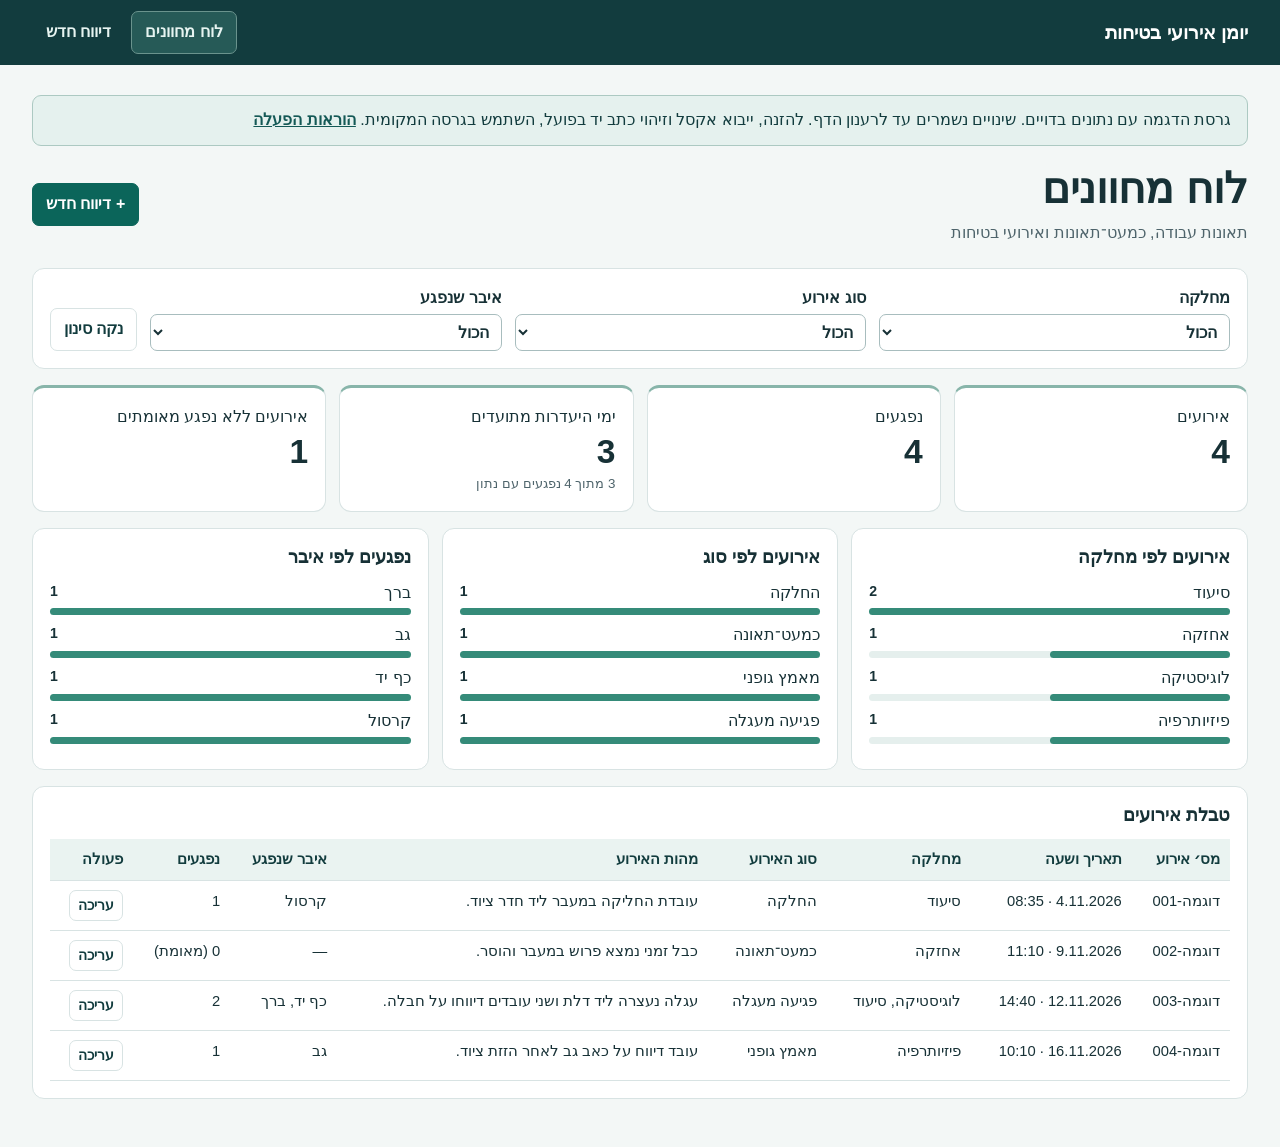
==== docs/index.html @ fa1bbde5 "Add an interactive GitHub Pages demo for the safety register" ====
<!doctype html>
<html lang="he" dir="rtl">
<head>
<meta charset="utf-8"><meta name="viewport" content="width=device-width, initial-scale=1">
<title>יומן אירועי בטיחות</title>
<link rel="stylesheet" href="./style.css">
<script src="./app.js" defer></script>
</head>
<body>
<header class="top"><div class="wrap top-inner"><a class="brand" href="./">יומן אירועי בטיחות</a><nav aria-label="ניווט"><button type="button" data-screen="dashboard" aria-current="page">לוח מחוונים</button><button type="button" data-screen="entry">דיווח חדש</button></nav></div></header>
<main class="wrap">
<p class="demo-notice">גרסת הדגמה עם נתונים בדויים. שינויים נשמרים עד לרענון הדף. להזנה, ייבוא אקסל וזיהוי כתב יד בפועל, השתמש בגרסה המקומית. <a href="https://github.com/alfredshemesh-crypto/-#%D7%99%D7%95%D7%9E%D7%9F-%D7%90%D7%99%D7%A8%D7%95%D7%A2%D7%99-%D7%91%D7%98%D7%99%D7%97%D7%95%D7%AA">הוראות הפעלה</a></p>
<p id="notice" role="status" hidden></p>
<section id="dashboard">
  <div class="heading"><div><h1>לוח מחוונים</h1><p>תאונות עבודה, כמעט־תאונות ואירועי בטיחות</p></div><button data-screen="entry" class="primary" type="button">+ דיווח חדש</button></div>
  <div class="panel filters">
    <label>מחלקה<select id="department-filter"></select></label>
    <label>סוג אירוע<select id="type-filter"></select></label>
    <label>איבר שנפגע<select id="body-filter"></select></label>
    <button id="clear-filters" type="button">נקה סינון</button>
  </div>
  <div class="metrics" aria-live="polite">
    <article class="panel"><span>אירועים</span><strong id="events-count">0</strong></article>
    <article class="panel"><span>נפגעים</span><strong id="people-count">0</strong></article>
    <article class="panel"><span>ימי היעדרות מתועדים</span><strong id="days-count">—</strong><small id="days-note"></small></article>
    <article class="panel"><span>אירועים ללא נפגע מאומתים</span><strong id="no-injury-count">0</strong></article>
  </div>
  <div class="charts">
    <article class="panel"><h2>אירועים לפי מחלקה</h2><div id="department-chart"></div></article>
    <article class="panel"><h2>אירועים לפי סוג</h2><div id="type-chart"></div></article>
    <article class="panel"><h2>נפגעים לפי איבר</h2><div id="body-chart"></div></article>
  </div>
  <article class="panel register">
    <div class="section-heading"><h2>טבלת אירועים</h2><div class="actions" hidden><button id="choose-import" type="button">ייבוא אקסל</button><a class="button" href="#record-table">ייצוא כל הרשומות</a></div></div>
    <input id="workbook" type="file" accept=".xlsx" hidden>
    <div id="import-review" class="review" hidden><p id="import-message"></p><button id="confirm-import" class="primary" type="button">אשר ייבוא</button><button id="cancel-import" type="button">ביטול</button></div>
    <p id="empty">אין אירועים להצגה.</p>
    <div class="table-wrap"><table id="record-table" hidden><thead><tr><th>מס׳ אירוע</th><th>תאריך ושעה</th><th>מחלקה</th><th>סוג האירוע</th><th>מהות האירוע</th><th>איבר שנפגע</th><th>נפגעים</th><th>פעולה</th></tr></thead><tbody id="record-rows"></tbody></table></div>
  </article>
</section>
<section id="entry" hidden>
  <div class="heading"><div><h1 id="entry-title">דיווח חדש</h1><p>נסה הפקת טיוטה מטקסט לדוגמה ובדוק את הפרטים לפני השמירה</p></div></div>
  <article id="source-panel" class="panel source">
    <h2>מקור הדיווח</h2>
    <label for="report-text">טקסט הדיווח</label>
    <textarea id="report-text" rows="5" maxlength="24000" placeholder="הדבק כאן נוסח בדוי, או בחר דיווח לדוגמה"></textarea>
    <label class="scan" for="scan" hidden>או העלה מסמך סרוק בכתב יד
      <small>PDF עד 8 עמודים, או תמונת PNG / JPG. עד 24MB.</small>
      <input id="scan" type="file" accept="application/pdf,image/png,image/jpeg">
    </label>
    <div class="actions">
      <button id="example" type="button">טען דיווח לדוגמה</button>
      <button id="extract" class="primary" type="button">הפק טיוטה</button>
      <button id="manual" type="button">פתח טיוטה ידנית</button>
      <a id="scan-preview" target="_blank" rel="noopener noreferrer" hidden>פתח את הסריקה להשוואה</a>
    </div>
    <p id="extract-status" role="status" hidden></p>
    <label id="transcript-panel" hidden>תמלול לבדיקה<textarea id="transcript" rows="5" maxlength="24000"></textarea><button id="re-extract" type="button">חלץ שוב מהטקסט הערוך</button></label>
  </article>
  <form id="draft-form" class="panel draft" hidden>
    <div class="section-heading"><h2 id="draft-title" tabindex="-1">טיוטת האירוע</h2></div>
    <p id="draft-help">אפשר להשאיר ערכים לא ידועים ריקים. בדוק את שמות הנפגעים, התאריך והפרטים שסומנו להשלמה.</p>
    <div id="event-fields" class="field-grid"></div>
    <div class="section-heading people-heading"><h2>נפגעים</h2><button id="add-person" type="button">+ הוסף נפגע</button></div>
    <label class="check"><input type="checkbox" id="no-injury"> אומת שלא היו נפגעים</label>
    <div id="people"></div>
    <div class="actions foot-actions"><button id="save" class="primary" type="submit">שמור אירוע</button><button data-screen="dashboard" type="button">חזור ללוח המחוונים</button></div>
  </form>
</section>
</main>
</body>
</html>
---- docs/style.css ----
:root{color-scheme:light;--ink:#173136;--muted:#4e646b;--teal:#0b655a;--dark:#123c3e;--line:#d8e3e3;--panel:#fff;--base:#f3f7f6;font-family:Arial,sans-serif}
*{box-sizing:border-box}
[hidden]{display:none!important}
body{margin:0;background:var(--base);color:var(--ink);line-height:1.55}
.wrap{max-width:1320px;margin:auto;padding-inline:32px}
.top{background:var(--dark);color:#fff}
.top-inner,.heading,.section-heading,.actions{display:flex;align-items:center;justify-content:space-between;gap:14px}
.top-inner{min-height:65px}
.brand{color:#fff;text-decoration:none;font-size:1.19rem;font-weight:700}
nav{display:flex;align-items:center;gap:6px}
nav button{background:transparent;color:#e7f4f1;border:1px solid transparent}
nav button[aria-current]{background:#265a57;border-color:#6a938d}
main{padding-block:30px 48px}
h1,h2,p{margin:0}
h1{font-size:clamp(1.8rem,4vw,2.65rem);line-height:1.2}
h2{font-size:1.12rem;line-height:1.3}
.heading{margin-bottom:23px}
.heading p,.draft p,small{color:var(--muted)}
.heading p{margin-top:6px}
button,.button,input,textarea,select{font:inherit}
button,.button{border:1px solid var(--line);background:white;color:var(--dark);border-radius:7px;padding:8px 13px;font-weight:700;cursor:pointer;text-decoration:none;display:inline-block;text-align:center}
button:hover,.button:hover{filter:brightness(.94)}
button:disabled{opacity:.62;cursor:wait}
.primary{background:var(--teal);color:#fff;border-color:var(--teal)}
:focus-visible{outline:3px solid #208a85;outline-offset:3px}
.panel{background:var(--panel);border:1px solid var(--line);border-radius:12px;padding:17px;min-width:0}
.filters,.metrics,.charts,.field-grid{display:grid;gap:13px}
.filters{grid-template-columns:repeat(3,minmax(0,1fr)) auto;align-items:end;margin-bottom:16px}
.metrics{grid-template-columns:repeat(4,minmax(0,1fr));margin-bottom:16px}
.metrics .panel{border-block-start:3px solid #88b5aa}
.metrics span,.metrics small{display:block}
.metrics strong{display:block;font-size:2.1rem;line-height:1.3}
.charts{grid-template-columns:repeat(3,minmax(0,1fr));margin-bottom:16px}
.charts h2{margin-bottom:11px}
.bar{display:grid;grid-template-columns:minmax(0,1fr) auto;gap:3px 9px;margin-block:8px}
.track{height:7px;background:#e5efed;border-radius:5px;grid-column:1/-1}
.track span{display:block;height:100%;background:#358b79;border-radius:5px}
.bar b{font-size:.88rem}
.actions{justify-content:flex-start;flex-wrap:wrap}
.table-wrap{overflow:auto;margin-top:12px}
table{border-collapse:collapse;width:100%;text-align:right;font-size:.92rem}
th{background:#eaf3f1;color:var(--dark);white-space:nowrap}
th,td{padding:9px 10px;border-bottom:1px solid var(--line);vertical-align:top;overflow-wrap:anywhere}
td:nth-child(5){min-width:145px;max-width:330px}
td button{padding:4px 8px;font-size:.85rem}
#empty{padding-top:9px;color:var(--muted)}
label{display:block;font-weight:700}
label small{display:block;font-weight:400}
select,input,textarea{display:block;width:100%;border:1px solid #a8bdbe;border-radius:7px;padding:8px;color:var(--ink);background:white;margin-top:3px;min-width:0}
textarea{resize:vertical}
.source,.draft{margin-bottom:15px}
.source h2,.source label,.source .actions,.draft p,.review p{margin-bottom:11px}
.source .scan{background:#f3f8f7;padding:12px;border:1px dashed #99b8b4;border-radius:8px}
#transcript-panel{display:block;margin-top:13px}
#transcript-panel button{margin-top:8px}
.field-grid{grid-template-columns:repeat(3,minmax(0,1fr))}
.field-grid .long{grid-column:span 2}
.people-heading,.foot-actions{border-top:1px solid var(--line);margin-top:16px;padding-top:12px}
.check{display:flex;gap:8px;align-items:center;margin:10px 0}
.check input{margin:0;width:auto;accent-color:var(--teal)}
fieldset{padding:13px;border:1px solid var(--line);border-radius:8px;margin:10px 0;min-width:0}
legend{padding:0 5px;font-weight:700}
fieldset button{margin-top:10px}
#notice,#extract-status,.review{padding:11px 14px;margin-bottom:14px;background:#e2f2ee;border-radius:8px;white-space:pre-wrap}
.review{margin-top:12px}
[data-error="true"]{background:#fee9e4!important;color:#822b1b}
@media(max-width:850px){.charts,.field-grid,.metrics{grid-template-columns:repeat(2,minmax(0,1fr))}.filters{grid-template-columns:repeat(2,minmax(0,1fr))}}
@media(max-width:525px){.wrap{padding-inline:13px}.top-inner,.heading,.section-heading{flex-wrap:wrap;padding-block:6px}.charts,.field-grid{grid-template-columns:1fr}.field-grid .long{grid-column:auto}.metrics .panel,.panel{padding:12px}}

.demo-notice{margin-bottom:18px;padding:12px 16px;background:#e5f1ee;border:1px solid #acc9c2;border-radius:9px;color:var(--dark)}
.demo-notice a{color:#145956;font-weight:700;white-space:nowrap}
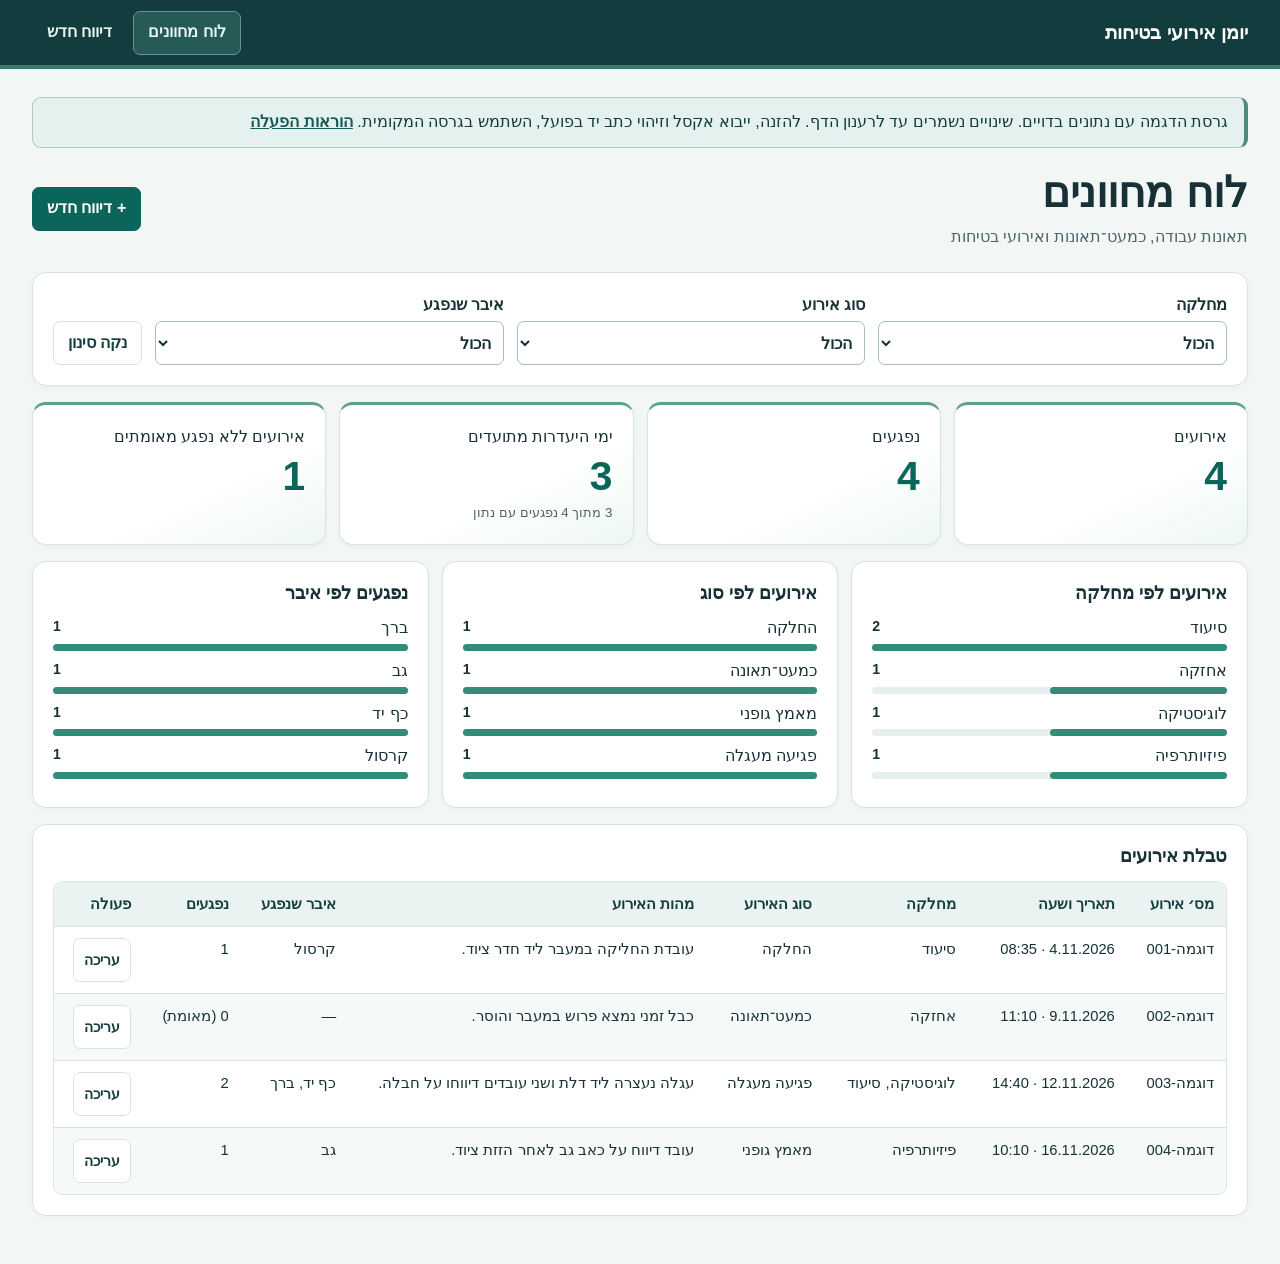
==== commit 41d68741: "Refresh cached stylesheet for the updated Pages layout" ====
--- a/docs/index.html
+++ b/docs/index.html
@@ -3,7 +3,7 @@
 <head>
 <meta charset="utf-8"><meta name="viewport" content="width=device-width, initial-scale=1">
 <title>יומן אירועי בטיחות</title>
-<link rel="stylesheet" href="./style.css">
+<link rel="stylesheet" href="./style.css?v=48bad152">
 <script src="./app.js" defer></script>
 </head>
 <body>
--- a/docs/style.css
+++ b/docs/style.css
@@ -1,16 +1,16 @@
-:root{color-scheme:light;--ink:#173136;--muted:#4e646b;--teal:#0b655a;--dark:#123c3e;--line:#d8e3e3;--panel:#fff;--base:#f3f7f6;font-family:Arial,sans-serif}
+:root{color-scheme:light;--ink:#173136;--muted:#4e646b;--teal:#0b655a;--dark:#123c3e;--line:#d8e3e3;--panel:#fff;--base:#f2f6f5;font-family:Arial,sans-serif}
 *{box-sizing:border-box}
 [hidden]{display:none!important}
 body{margin:0;background:var(--base);color:var(--ink);line-height:1.55}
 .wrap{max-width:1320px;margin:auto;padding-inline:32px}
-.top{background:var(--dark);color:#fff}
+.top{background:var(--dark);color:#fff;border-block-end:4px solid #377a70}
 .top-inner,.heading,.section-heading,.actions{display:flex;align-items:center;justify-content:space-between;gap:14px}
 .top-inner{min-height:65px}
 .brand{color:#fff;text-decoration:none;font-size:1.19rem;font-weight:700}
 nav{display:flex;align-items:center;gap:6px}
 nav button{background:transparent;color:#e7f4f1;border:1px solid transparent}
 nav button[aria-current]{background:#265a57;border-color:#6a938d}
-main{padding-block:30px 48px}
+main{padding-block:28px 48px}
 h1,h2,p{margin:0}
 h1{font-size:clamp(1.8rem,4vw,2.65rem);line-height:1.2}
 h2{font-size:1.12rem;line-height:1.3}
@@ -18,18 +18,18 @@
 .heading p,.draft p,small{color:var(--muted)}
 .heading p{margin-top:6px}
 button,.button,input,textarea,select{font:inherit}
-button,.button{border:1px solid var(--line);background:white;color:var(--dark);border-radius:7px;padding:8px 13px;font-weight:700;cursor:pointer;text-decoration:none;display:inline-block;text-align:center}
+button,.button{border:1px solid var(--line);background:white;color:var(--dark);border-radius:7px;min-height:44px;padding:8px 14px;font-weight:700;cursor:pointer;text-decoration:none;display:inline-block;text-align:center}
 button:hover,.button:hover{filter:brightness(.94)}
 button:disabled{opacity:.62;cursor:wait}
 .primary{background:var(--teal);color:#fff;border-color:var(--teal)}
 :focus-visible{outline:3px solid #208a85;outline-offset:3px}
-.panel{background:var(--panel);border:1px solid var(--line);border-radius:12px;padding:17px;min-width:0}
+.panel{background:var(--panel);border:1px solid var(--line);border-radius:14px;padding:20px;min-width:0;box-shadow:0 2px 5px #17313608}
 .filters,.metrics,.charts,.field-grid{display:grid;gap:13px}
 .filters{grid-template-columns:repeat(3,minmax(0,1fr)) auto;align-items:end;margin-bottom:16px}
 .metrics{grid-template-columns:repeat(4,minmax(0,1fr));margin-bottom:16px}
-.metrics .panel{border-block-start:3px solid #88b5aa}
+.metrics .panel{border-block-start:3px solid #5e9f91;background:linear-gradient(155deg,#fff 60%,#edf7f4)}
 .metrics span,.metrics small{display:block}
-.metrics strong{display:block;font-size:2.1rem;line-height:1.3}
+.metrics strong{display:block;color:var(--teal);font-size:clamp(1.85rem,4vw,2.55rem);font-variant-numeric:tabular-nums;line-height:1.3}
 .charts{grid-template-columns:repeat(3,minmax(0,1fr));margin-bottom:16px}
 .charts h2{margin-bottom:11px}
 .bar{display:grid;grid-template-columns:minmax(0,1fr) auto;gap:3px 9px;margin-block:8px}
@@ -37,17 +37,22 @@
 .track span{display:block;height:100%;background:#358b79;border-radius:5px}
 .bar b{font-size:.88rem}
 .actions{justify-content:flex-start;flex-wrap:wrap}
-.table-wrap{overflow:auto;margin-top:12px}
+.table-wrap{overflow:auto;margin-top:12px;border:1px solid var(--line);border-radius:10px}
 table{border-collapse:collapse;width:100%;text-align:right;font-size:.92rem}
 th{background:#eaf3f1;color:var(--dark);white-space:nowrap}
-th,td{padding:9px 10px;border-bottom:1px solid var(--line);vertical-align:top;overflow-wrap:anywhere}
+th,td{padding:11px 12px;border-bottom:1px solid var(--line);vertical-align:top;overflow-wrap:anywhere}
 td:nth-child(5){min-width:145px;max-width:330px}
-td button{padding:4px 8px;font-size:.85rem}
+tbody tr:nth-child(even){background:#f5f9f8}
+tbody tr:is(:hover,:focus-within){background:#eaf4f1}
+tbody tr:last-child td{border-bottom:0}
+td button{padding:6px 10px;font-size:.9rem;white-space:nowrap}
 #empty{padding-top:9px;color:var(--muted)}
 label{display:block;font-weight:700}
 label small{display:block;font-weight:400}
 select,input,textarea{display:block;width:100%;border:1px solid #a8bdbe;border-radius:7px;padding:8px;color:var(--ink);background:white;margin-top:3px;min-width:0}
+select,input:not([type=checkbox]){min-height:44px}
 textarea{resize:vertical}
+textarea::placeholder{color:#596e72}
 .source,.draft{margin-bottom:15px}
 .source h2,.source label,.source .actions,.draft p,.review p{margin-bottom:11px}
 .source .scan{background:#f3f8f7;padding:12px;border:1px dashed #99b8b4;border-radius:8px}
@@ -65,7 +70,7 @@
 .review{margin-top:12px}
 [data-error="true"]{background:#fee9e4!important;color:#822b1b}
 @media(max-width:850px){.charts,.field-grid,.metrics{grid-template-columns:repeat(2,minmax(0,1fr))}.filters{grid-template-columns:repeat(2,minmax(0,1fr))}}
-@media(max-width:525px){.wrap{padding-inline:13px}.top-inner,.heading,.section-heading{flex-wrap:wrap;padding-block:6px}.charts,.field-grid{grid-template-columns:1fr}.field-grid .long{grid-column:auto}.metrics .panel,.panel{padding:12px}}
+@media(max-width:525px){.wrap{padding-inline:13px}.top-inner,.heading,.section-heading{flex-wrap:wrap;padding-block:6px}.charts,.field-grid{grid-template-columns:1fr}.field-grid .long{grid-column:auto}.metrics .panel,.panel{padding:14px}main{padding-block-start:18px}.heading > .primary{width:100%}.actions > button{flex:1 1 10rem}}
 
-.demo-notice{margin-bottom:18px;padding:12px 16px;background:#e5f1ee;border:1px solid #acc9c2;border-radius:9px;color:var(--dark)}
+.demo-notice{margin-bottom:20px;padding:12px 16px;background:#e5f1ee;border:1px solid #acc9c2;border-inline-start:4px solid #50897d;border-radius:9px;color:var(--dark)}
 .demo-notice a{color:#145956;font-weight:700;white-space:nowrap}
